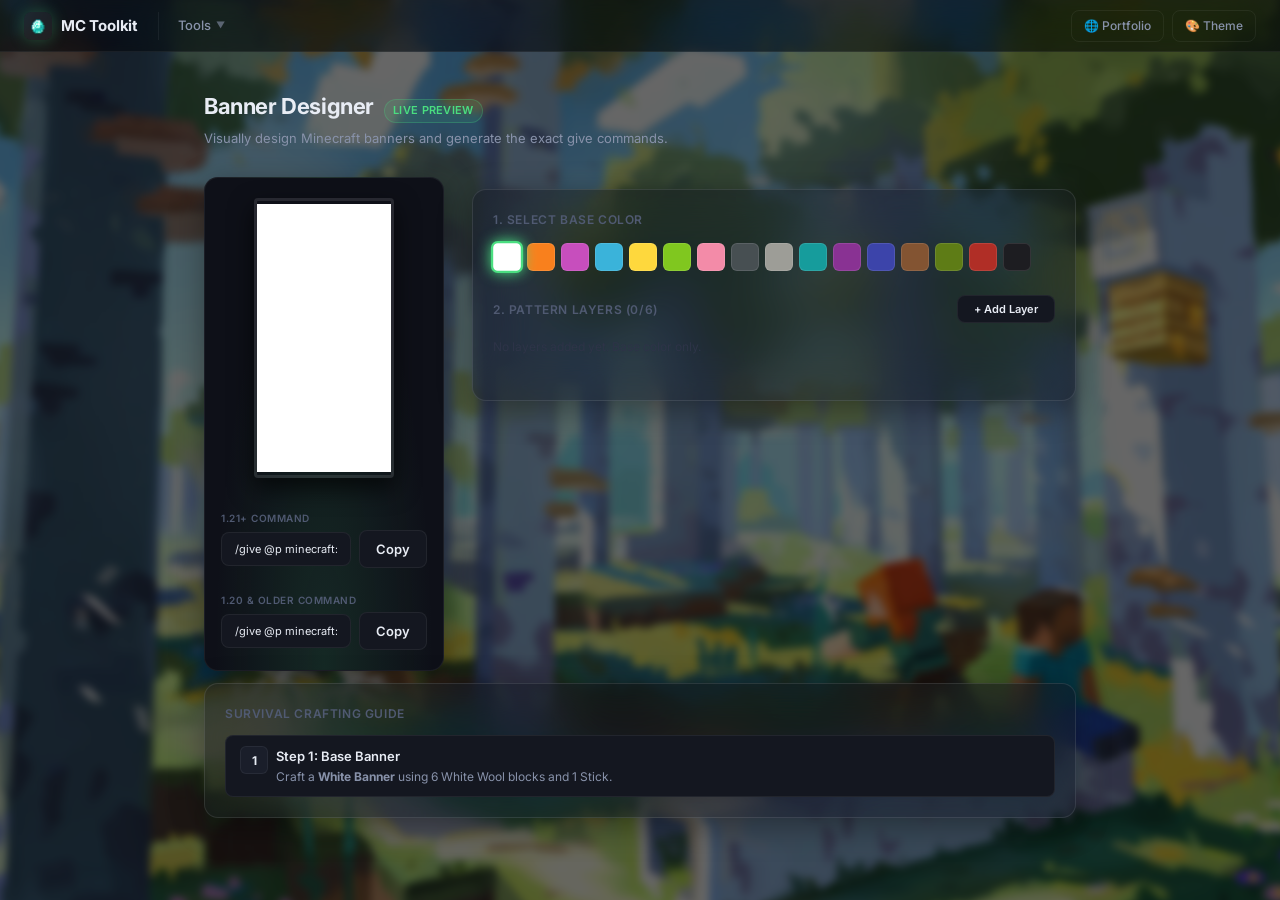
==== banner.html @ 0540486f "everything upload" ====
<!DOCTYPE html>
<html lang="en">
<head>
<meta charset="UTF-8">
<meta name="viewport" content="width=device-width,initial-scale=1">
<title>Banner Designer — MC Toolkit</title>
<link href="https://fonts.googleapis.com/css2?family=Inter:wght@400;500;600;700&family=JetBrains+Mono:wght@400;500;600&display=swap" rel="stylesheet">
<link rel="stylesheet" href="assets/style.css">
<style>
.cbtn{width:28px;height:28px;border-radius:6px;border:1px solid rgba(255,255,255,.1);cursor:pointer;transition:transform .1s,box-shadow .1s;flex-shrink:0}
.cbtn:hover{transform:scale(1.1);box-shadow:0 0 10px rgba(0,0,0,.5)}
.cbtn.on{border:2px solid var(--accent);transform:scale(1.15);box-shadow:0 0 12px var(--accent)}

.pgrid{display:grid;grid-template-columns:repeat(auto-fill,minmax(48px,1fr));gap:6px;margin-top:12px;max-height:220px;overflow-y:auto;padding-right:6px}
.pbtn{background:var(--s2);border:1px solid var(--border);border-radius:var(--rs);padding:4px;cursor:pointer;transition:background .15s}
.pbtn:hover{background:var(--s3);border-color:var(--bh)}
.pbtn.on{border-color:var(--accent);background:var(--acc-d)}
.pbtn svg{width:100%;height:auto;border-radius:2px;background:#1a1e2a}

.lrow{display:flex;align-items:center;gap:12px;background:var(--s2);border:1px solid var(--border);border-radius:var(--rs);padding:10px 14px;margin-bottom:8px;transition:border-color .2s}
.lrow.on{border-color:var(--accent);background:var(--acc-d)}
</style>
</head>
<body>
<div id="nav-root" style="min-height:53px"></div>
<main>
<div class="hero ph"><span class="ph-title">Banner Designer</span><span class="ph-tag">Live Preview</span></div>
<p class="ps">Visually design Minecraft banners and generate the exact give commands.</p>

<div class="pl-hero">
  <!-- Left column: Preview & Code -->
  <div class="skin-col card" style="width:240px">
    <div style="width:140px;height:280px;border:3px solid rgba(255,255,255,.1);border-radius:4px;box-shadow:0 10px 25px rgba(0,0,0,.7);position:relative;overflow:hidden">
      <svg id="bsvg" viewBox="0 0 100 200" style="width:100%;height:100%"></svg>
    </div>
    
    <div style="width:100%;margin-top:20px">
      <div class="uuid-lbl">1.21+ Command</div>
      <div class="row" style="flex-wrap:nowrap"><input type="text" id="b21" readonly style="font-size:11px"><button class="btn bg" onclick="cp(document.getElementById('b21').value)">Copy</button></div>
    </div>
    <div style="width:100%;margin-top:12px">
      <div class="uuid-lbl">1.20 & Older Command</div>
      <div class="row" style="flex-wrap:nowrap"><input type="text" id="b20" readonly style="font-size:11px"><button class="btn bg" onclick="cp(document.getElementById('b20').value)">Copy</button></div>
    </div>
  </div>
  
  <!-- Right column: Layer Editor -->
  <div class="pl-meta card" style="flex:1">
    
    <!-- Base Color -->
    <div class="card-title" style="display:flex;justify-content:space-between">
      <span>1. Select Base Color</span>
    </div>
    <div class="row" id="cpalette" style="margin-bottom:24px;gap:6px"></div>
    
    <!-- Layers List -->
    <div class="card-title" style="display:flex;justify-content:space-between;align-items:center">
      <span>2. Pattern Layers (<span id="lcnt">0</span>/6)</span>
      <button class="btn bg" onclick="addLayer()" id="addb" style="height:28px;font-size:11px">+ Add Layer</button>
    </div>
    <div id="llist" style="margin-bottom:24px"></div>
    
    <!-- Pattern Picker (Dynamic) -->
    <div id="pedit" style="display:none;background:var(--s1);border:1px solid var(--border);border-radius:var(--r);padding:16px;box-shadow:var(--sh)">
      <div class="card-title" style="margin-bottom:8px">Editing Layer <span id="eidx"></span></div>
      <div class="uuid-lbl">Pattern Color</div>
      <div class="row" id="lpalette" style="margin-bottom:14px;gap:6px"></div>
      
      <div class="uuid-lbl">Pattern Shape</div>
      <div class="pgrid" id="pgrid"></div>
    </div>
    
  </div>
</div>

<div class="card" style="margin-top:12px" id="sg-card">
  <div class="card-title" style="margin-bottom:12px">Survival Crafting Guide</div>
  <div id="sg-steps" style="display:flex;flex-direction:column;gap:10px"></div>
</div>

</main>
<div class="toast" id="tst"></div>
<script src="assets/shared.js"></script>
<script>
fetch('assets/nav.html').then(r=>r.text()).then(h=>{document.getElementById('nav-root').innerHTML=h;});

const COLS = {
  white:{name:'White',hex:'#FFFFFF',id:0}, orange:{name:'Orange',hex:'#F9801D',id:1},
  magenta:{name:'Magenta',hex:'#C74EBD',id:2}, light_blue:{name:'Light Blue',hex:'#3AB3DA',id:3},
  yellow:{name:'Yellow',hex:'#FED83D',id:4}, lime:{name:'Lime',hex:'#80C71F',id:5},
  pink:{name:'Pink',hex:'#F38BA8',id:6}, gray:{name:'Gray',hex:'#474F52',id:7},
  light_gray:{name:'Light Gray',hex:'#9D9D97',id:8}, cyan:{name:'Cyan',hex:'#169C9C',id:9},
  purple:{name:'Purple',hex:'#893293',id:10}, blue:{name:'Blue',hex:'#3C44AA',id:11},
  brown:{name:'Brown',hex:'#835432',id:12}, green:{name:'Green',hex:'#5E7C16',id:13},
  red:{name:'Red',hex:'#B02E26',id:14}, black:{name:'Black',hex:'#1D1D21',id:15}
};

const PATS = {
  ts:{n:'Top Stripe',d:c=>`<rect x="0" y="0" width="100" height="66.7" fill="${c}"/>`,m:'stripe_top'},
  bs:{n:'Bottom Stripe',d:c=>`<rect x="0" y="133.3" width="100" height="66.7" fill="${c}"/>`,m:'stripe_bottom'},
  ls:{n:'Left Stripe',d:c=>`<rect x="0" y="0" width="33.3" height="200" fill="${c}"/>`,m:'stripe_left'},
  rs:{n:'Right Stripe',d:c=>`<rect x="66.7" y="0" width="33.3" height="200" fill="${c}"/>`,m:'stripe_right'},
  cs:{n:'Center Stripe',d:c=>`<rect x="33.3" y="0" width="33.3" height="200" fill="${c}"/>`,m:'stripe_center'},
  ms:{n:'Middle Stripe',d:c=>`<rect x="0" y="83.3" width="100" height="33.3" fill="${c}"/>`,m:'stripe_middle'},
  drs:{n:'Diag Right Stripe',d:c=>`<polygon points="0,0 25,0 100,150 100,200 75,200 0,50" fill="${c}"/>`,m:'stripe_downright'},
  dls:{n:'Diag Left Stripe',d:c=>`<polygon points="100,0 75,0 0,150 0,200 25,200 100,50" fill="${c}"/>`,m:'stripe_downleft'},
  ss:{n:'Small Stripes',d:c=>`<path d="M0 0h12.5v200H0zM25 0h12.5v200H25zM50 0h12.5v200H50zM75 0h12.5v200H75z" fill="${c}"/>`,m:'small_stripes'},
  cr:{n:'Cross',d:c=>`<path d="M37.5 0h25v200h-25zM0 87.5h100v25H0z" fill="${c}"/>`,m:'cross'},
  sc:{n:'Diag Cross',d:c=>`<polygon points="0,0 15,0 100,170 100,200 85,200 0,30" fill="${c}"/><polygon points="100,0 100,30 15,200 0,200 0,170 85,0" fill="${c}"/>`,m:'straight_cross'},
  ld:{n:'Diag Left Split',d:c=>`<polygon points="0,0 100,200 0,200" fill="${c}"/>`,m:'diagonal_left'},
  rud:{n:'Diag Up Right Split',d:c=>`<polygon points="0,200 100,0 0,0" fill="${c}"/>`,m:'diagonal_up_right'},
  lud:{n:'Diag Up Left Split',d:c=>`<polygon points="100,200 0,0 100,0" fill="${c}"/>`,m:'diagonal_up_left'},
  rd:{n:'Diag Right Split',d:c=>`<polygon points="100,0 0,200 100,200" fill="${c}"/>`,m:'diagonal_right'},
  vh:{n:'Vertical Split',d:c=>`<rect x="0" y="0" width="50" height="200" fill="${c}"/>`,m:'half_vertical'},
  vhr:{n:'Vert Split Inverted',d:c=>`<rect x="50" y="0" width="50" height="200" fill="${c}"/>`,m:'half_vertical_right'},
  hh:{n:'Horiz Split',d:c=>`<rect x="0" y="0" width="100" height="100" fill="${c}"/>`,m:'half_horizontal'},
  hhr:{n:'Horiz Split Inv',d:c=>`<rect x="0" y="100" width="100" height="100" fill="${c}"/>`,m:'half_horizontal_bottom'},
  bl:{n:'Bottom Left',d:c=>`<polygon points="0,133.3 50,200 0,200" fill="${c}"/>`,m:'square_bottom_left'},
  br:{n:'Bottom Right',d:c=>`<polygon points="100,133.3 100,200 50,200" fill="${c}"/>`,m:'square_bottom_right'},
  tl:{n:'Top Left',d:c=>`<polygon points="0,0 50,0 0,66.7" fill="${c}"/>`,m:'square_top_left'},
  tr:{n:'Top Right',d:c=>`<polygon points="100,0 100,66.7 50,0" fill="${c}"/>`,m:'square_top_right'},
  bt:{n:'Bottom Triangle',d:c=>`<polygon points="0,200 50,100 100,200" fill="${c}"/>`,m:'triangle_bottom'},
  tt:{n:'Top Triangle',d:c=>`<polygon points="0,0 50,100 100,0" fill="${c}"/>`,m:'triangle_top'},
  bts:{n:'Sawtooth Bottom',d:c=>`<polygon points="0,200 16.7,150 33.3,200 50,150 66.7,200 83.3,150 100,200" fill="${c}"/>`,m:'triangles_bottom'},
  tts:{n:'Sawtooth Top',d:c=>`<polygon points="0,0 16.7,50 33.3,0 50,50 66.7,0 83.3,50 100,0" fill="${c}"/>`,m:'triangles_top'},
  mc:{n:'Middle Circle',d:c=>`<circle cx="50" cy="100" r="28" fill="${c}"/>`,m:'circle'},
  mr:{n:'Middle Rhombus',d:c=>`<polygon points="50,50 85,100 50,150 15,100" fill="${c}"/>`,m:'rhombus'},
  bo:{n:'Border',d:c=>`<path d="M0 0h100v200H0zM12.5 12.5v175h75v-175z" fill-rule="evenodd" fill="${c}"/>`,m:'border'},
  cbo:{n:'Curly Border',d:c=>`<path d="M0 0L12.5 12.5L25 0L37.5 12.5L50 0L62.5 12.5L75 0L87.5 12.5L100 0L87.5 25L100 50L87.5 75L100 100L87.5 125L100 150L87.5 175L100 200L75 187.5L50 200L25 187.5L0 200L12.5 175L0 150L12.5 125L0 100L12.5 75L0 50L12.5 25Z M16.7 25v150h66.6V25z" fill-rule="evenodd" fill="${c}"/>`,m:'curly_border'},
  gra:{n:'Gradient Down',d:c=>`<defs><linearGradient id="g_${c.replace('#','')}" x1="0" y1="0" x2="0" y2="1"><stop offset="0%" stop-color="${c}" stop-opacity="1"/><stop offset="100%" stop-color="${c}" stop-opacity="0"/></linearGradient></defs><rect x="0" y="0" width="100" height="200" fill="url(#g_${c.replace('#','')})"/>`,m:'gradient'},
  gru:{n:'Gradient Up',d:c=>`<defs><linearGradient id="gu_${c.replace('#','')}" x1="0" y1="1" x2="0" y2="0"><stop offset="0%" stop-color="${c}" stop-opacity="1"/><stop offset="100%" stop-color="${c}" stop-opacity="0"/></linearGradient></defs><rect x="0" y="0" width="100" height="200" fill="url(#gu_${c.replace('#','')})"/>`,m:'gradient_up'},
  cre:{n:'Creeper',d:c=>`<path d="M25 50h50v75H25zM31.25 62.5h12.5v12.5h-12.5zM56.25 62.5h12.5v12.5h-12.5zM43.75 87.5h12.5v25h-12.5zM37.5 100h6.25v25H37.5zM56.25 100h6.25v25h-6.25z" fill="${c}"/>`,m:'creeper'},
  sku:{n:'Skull',d:c=>`<path d="M37.5 60h25v30h-25zM25 100h50v10H25zM43.75 90h12.5v20h-12.5zM31.25 70h6.25v10h-6.25zM62.5 70h6.25v10h-6.25z" fill="${c}"/>`,m:'skull'},
  mo:{n:'Mojang',d:c=>`<path d="M30 70C30 50 70 50 70 70C70 75 60 80 50 85C55 90 55 100 50 110C45 100 45 90 50 85C40 80 30 75 30 70Z" fill="${c}"/>`,m:'mojang'},
  glob:{n:'Globe',d:c=>`<circle cx="50" cy="100" r="30" fill="none" stroke="${c}" stroke-width="6"/><ellipse cx="50" cy="100" rx="15" ry="30" fill="none" stroke="${c}" stroke-width="4"/><line x1="20" y1="100" x2="80" y2="100" stroke="${c}" stroke-width="4"/>`,m:'globe'}
};

let bCol='white';
let lay=[];
let aidx=-1;

function init(){
  const cp=document.getElementById('cpalette'), lp=document.getElementById('lpalette');
  Object.keys(COLS).forEach(k=>{
    const b1=document.createElement('button'), b2=document.createElement('button');
    b1.className=b2.className='cbtn';
    b1.style.background=b2.style.background=COLS[k].hex;
    b1.title=b2.title=COLS[k].name;
    b1.onclick=()=>setBase(k); b2.onclick=()=>setLayCol(k);
    b1.id='bc_'+k; b2.id='lc_'+k;
    cp.appendChild(b1); lp.appendChild(b2);
  });
  
  const pg=document.getElementById('pgrid');
  Object.keys(PATS).forEach(k=>{
    const btn=document.createElement('button');
    btn.className='pbtn'; btn.title=PATS[k].n; btn.id='pb_'+k;
    btn.innerHTML=`<svg viewBox="0 0 100 200">${PATS[k].d('#a8a8a8')}</svg>`;
    btn.onclick=()=>setLayPat(k);
    pg.appendChild(btn);
  });
  update();
}

function setBase(k){ bCol=k; update(); }
function setLayCol(k){ if(aidx>=0){ lay[aidx].c=k; update(); } }
function setLayPat(k){ if(aidx>=0){ lay[aidx].p=k; update(); } }

function addLayer(){
  if(lay.length>=6){ toast('Max 6 layers allowed.'); return; }
  lay.push({c:'black',p:'ts'});
  aidx=lay.length-1;
  update();
}

function selLayer(i){ aidx=i; update(); }
function delLayer(i, e){ e.stopPropagation(); lay.splice(i,1); aidx=-1; update(); }
function movLayer(i, d, e){ e.stopPropagation(); const n=i+d; if(n<0||n>=lay.length)return; [lay[i],lay[n]]=[lay[n],lay[i]]; aidx=n; update(); }

function update(){
  document.querySelectorAll('.cbtn').forEach(b=>b.classList.remove('on'));
  document.getElementById('bc_'+bCol)?.classList.add('on');
  
  if(aidx>=0 && lay[aidx]){
    document.getElementById('lc_'+lay[aidx].c)?.classList.add('on');
    document.querySelectorAll('.pbtn').forEach(b=>b.classList.remove('on'));
    document.getElementById('pb_'+lay[aidx].p)?.classList.add('on');
    document.getElementById('pedit').style.display='block';
    document.getElementById('eidx').textContent=aidx+1;
  } else {
    document.getElementById('pedit').style.display='none';
  }
  
  document.getElementById('lcnt').textContent=lay.length;
  document.getElementById('addb').disabled=lay.length>=6;
  
  const ll=document.getElementById('llist');
  if(!lay.length) ll.innerHTML='<div style="font-size:12px;color:var(--hint)">No layers added yet. Base color only.</div>';
  else {
    ll.innerHTML=lay.map((l,i)=>`
      <div class="lrow ${i===aidx?'on':''}" style="cursor:pointer" onclick="selLayer(${i})">
        <div class="cbtn" style="background:${COLS[l.c].hex}"></div>
        <div style="flex:1">
          <div style="font-weight:600;font-size:13px">${PATS[l.p].n}</div>
          <div style="font-size:11px;color:var(--m1)">${COLS[l.c].name}</div>
        </div>
        <button class="btn bg" style="padding:0 8px" onclick="movLayer(${i},-1,event)" ${i===0?'disabled':''}>↑</button>
        <button class="btn bg" style="padding:0 8px" onclick="movLayer(${i},1,event)" ${i===lay.length-1?'disabled':''}>↓</button>
        <button class="btn br" style="padding:0 8px" onclick="delLayer(${i},event)">X</button>
      </div>
    `).join('');
  }
  
  // Render SVG
  let svg=`<rect x="0" y="0" width="100" height="200" fill="${COLS[bCol].hex}"/>`;
  lay.forEach(l=> svg += PATS[l.p].d(COLS[l.c].hex));
  document.getElementById('bsvg').innerHTML=svg;
  
  // Render Commands
  if(!lay.length){
    document.getElementById('b20').value = `/give @p minecraft:${bCol}_banner`;
    document.getElementById('b21').value = `/give @p minecraft:${bCol}_banner`;
  } else {
    // 1.20 format: {BlockEntityTag:{Patterns:[{Pattern:"ts",Color:14}]}}
    const p20 = lay.map(l=>`{Pattern:"${l.p}",Color:${COLS[l.c].id}}`).join(',');
    document.getElementById('b20').value = `/give @p minecraft:${bCol}_banner{BlockEntityTag:{Patterns:[${p20}]}} 1`;
    
    // 1.21 format: [minecraft:banner_patterns=[{pattern:"minecraft:stripe_top",color:"red"}]]
    const p21 = lay.map(l=>`{pattern:"minecraft:${PATS[l.p].m}",color:"${l.c}"}`).join(',');
    document.getElementById('b21').value = `/give @p minecraft:${bCol}_banner[minecraft:banner_patterns=[${p21}]] 1`;
  }
  
  // Render Crafting Guide
  const sgs = document.getElementById('sg-steps');
  let html = `
    <div class="row" style="align-items:flex-start;background:var(--s2);padding:10px 14px;border:1px solid var(--border);border-radius:var(--rs);flex-wrap:nowrap">
      <div style="width:28px;height:28px;border-radius:6px;background:var(--s3);border:1px solid var(--border);display:flex;align-items:center;justify-content:center;font-weight:bold;font-size:12px;flex-shrink:0">1</div>
      <div style="flex:1">
        <div style="font-weight:600;font-size:13px;color:var(--text)">Step 1: Base Banner</div>
        <div style="font-size:12px;color:var(--m1)">Craft a <b>${COLS[bCol].name} Banner</b> using 6 ${COLS[bCol].name} Wool blocks and 1 Stick.</div>
      </div>
    </div>
  `;
  lay.forEach((l, i) => {
    html += `
      <div class="row" style="align-items:flex-start;background:var(--s2);padding:10px 14px;border:1px solid var(--border);border-radius:var(--rs);flex-wrap:nowrap">
        <div style="width:28px;height:28px;border-radius:6px;background:var(--s3);border:1px solid var(--border);display:flex;align-items:center;justify-content:center;font-weight:bold;font-size:12px;flex-shrink:0">${i+2}</div>
        <div style="flex:1">
          <div style="font-weight:600;font-size:13px;color:var(--text)">Step ${i+2}: ${PATS[l.p].n}</div>
          <div style="font-size:12px;color:var(--m1)">Place the banner in a Loom with 1 <b>${COLS[l.c].name} Dye</b> and select the <b>${PATS[l.p].n}</b> pattern.</div>
        </div>
      </div>
    `;
  });
  sgs.innerHTML = html;
}

init();
</script>
</body>
</html>
---- assets/style.css ----
/* ═══════════════════════════════════════════════════════════
   MC Toolkit — Shared Stylesheet
   Used by: index.html, ping.html, player.html, log.html,
            perf.html, motd.html, gradient.html, jvm.html, props.html
   ═══════════════════════════════════════════════════════════ */

*,*::before,*::after{box-sizing:border-box;margin:0;padding:0}
:root{
  --bg:#08090d;
  --s1:#0e1018;
  --s2:#141720;
  --s3:#1a1e2a;
  --border:rgba(255,255,255,.06);
  --bh:rgba(255,255,255,.11);
  --text:#e8ecf4;
  --m1:#8892aa;
  --m2:#505a72;
  --hint:#2e3448;
  --accent:#4ade80;
  --acc2:#22c55e;
  --acc-d:rgba(74,222,128,.1);
  --acc-b:rgba(74,222,128,.25);
  --red:#f87171;--red-d:rgba(248,113,113,.1);
  --gold:#fbbf24;--gold-d:rgba(251,191,36,.1);
  --blue:#60a5fa;--blue-d:rgba(96,165,250,.1);
  --sans:'Inter',system-ui,sans-serif;
  --mono:'JetBrains Mono',monospace;
  --r:14px;--rs:8px;--rxs:5px;
  --sh:0 1px 3px rgba(0,0,0,.4),0 8px 32px rgba(0,0,0,.3);
}
html,body{
  min-height:100%;
  font-family:var(--sans);
  color:var(--text);
  font-size:14px;
  line-height:1.6;
}
body::before{
  content:"";
  position:fixed;
  top:-10%;left:-10%;width:120vw;height:120vh;
  background:var(--bg) url('../assets/background2.jpg') no-repeat center center;
  background-size:cover;
  filter:blur(4px) brightness(0.4);
  z-index:-1;
  animation:bgZoom 20s infinite alternate ease-in-out;
}
@keyframes bgZoom{0%{transform:scale(1)}100%{transform:scale(1.1)}}

/* ── NAV ── */
nav{
  position:sticky;top:0;z-index:100;
  background:rgba(8,9,13,.6);
  backdrop-filter:blur(20px) saturate(180%);
  border-bottom:1px solid var(--border);
  display:flex;align-items:center;padding:0 24px;height:52px;
}
.brand{display:flex;align-items:center;gap:9px;font-weight:700;font-size:15px;color:var(--text);padding-right:20px;border-right:1px solid var(--border);margin-right:6px;letter-spacing:-.2px;text-decoration:none}
.logo{width:28px;height:28px;background:rgba(255,255,255,0.05);border-radius:7px;display:flex;align-items:center;justify-content:center;box-shadow:0 0 16px rgba(74,222,128,.3)}
.dd{position:relative}
.dd-btn{height:52px;padding:0 13px;font-size:13px;font-weight:500;color:var(--m1);background:none;border:none;border-bottom:2px solid transparent;cursor:pointer;white-space:nowrap;font-family:var(--sans);display:flex;align-items:center;gap:5px;transition:color .15s,border-color .15s}
.dd-btn:hover{color:var(--text)}
.dd-btn.on{color:var(--accent);border-bottom-color:var(--accent)}
.dd-arrow{font-size:9px;transition:transform .2s;opacity:.6}
.dd.open .dd-arrow{transform:rotate(180deg)}
.dd-panel{position:absolute;top:52px;left:0;background:var(--s1);border:1px solid var(--border);border-radius:var(--r);padding:6px;min-width:210px;box-shadow:0 8px 32px rgba(0,0,0,.5);display:none;z-index:300}
.dd.open .dd-panel,.dd:hover .dd-panel{display:block}
.dd:hover .dd-arrow{transform:rotate(180deg)}
.dd-cat{font-size:10px;font-weight:700;text-transform:uppercase;letter-spacing:.6px;color:var(--m2);padding:8px 10px 4px}
.dd-item{display:flex;align-items:center;gap:6px;width:100%;text-align:left;padding:8px 12px;border:none;background:none;color:var(--m1);font-size:13px;font-family:var(--sans);border-radius:var(--rs);cursor:pointer;transition:background .12s,color .12s;text-decoration:none}
.dd-item:hover{background:var(--s2);color:var(--text)}
.dd-item.on{color:var(--accent);background:var(--acc-d)}
.nav-r{margin-left:auto;display:flex;align-items:center;gap:8px}
.nav-btn{height:32px;padding:0 12px;border:1px solid var(--border);border-radius:var(--rs);background:none;color:var(--m1);cursor:pointer;font-size:12px;font-weight:500;font-family:var(--sans);display:flex;align-items:center;gap:5px;transition:border-color .15s,color .15s;text-decoration:none}
.nav-btn:hover{border-color:var(--bh);color:var(--text)}
.nav-btn.hi{border-color:var(--acc-b);color:var(--accent);background:var(--acc-d)}

/* ── LAYOUT ── */
main{max-width:920px;margin:0 auto;padding:36px 24px 60px}

/* ── PAGE HEADERS ── */
.ph{display:flex;align-items:baseline;gap:10px;margin-bottom:4px}
.ph-title{font-size:22px;font-weight:700;letter-spacing:-.4px}
.ph-tag{font-size:11px;font-weight:600;color:var(--accent);background:var(--acc-d);border:1px solid var(--acc-b);padding:2px 8px;border-radius:20px;letter-spacing:.3px;text-transform:uppercase}
.ps{font-size:13px;color:var(--m1);margin-bottom:28px}

/* ── CARDS ── */
.card{
  background:rgba(20,23,32,0.45);
  backdrop-filter:blur(25px) saturate(150%);
  border:1px solid rgba(255,255,255,0.1);
  border-radius:var(--r);
  padding:20px;
  box-shadow:0 8px 32px 0 rgba(0,0,0,0.37);
  transition:transform .4s ease,box-shadow .4s ease,border-color .4s ease;
}
.card:hover{transform:translateY(-3px);box-shadow:0 12px 40px 0 rgba(0,0,0,.5);border-color:rgba(74,222,128,0.3)}
.card+.card{margin-top:12px}
.card-title{font-size:12px;font-weight:600;text-transform:uppercase;letter-spacing:.6px;color:var(--m2);margin-bottom:14px}

/* ── INPUTS ── */
.row{display:flex;gap:8px;flex-wrap:wrap;align-items:center}
input[type=text],input[type=number],select,textarea{
  background:var(--s2);border:1px solid var(--border);border-radius:var(--rs);
  color:var(--text);padding:9px 13px;font-size:14px;font-family:var(--sans);
  outline:none;transition:border-color .15s,box-shadow .15s;width:100%;
}
input:focus,select:focus,textarea:focus{border-color:var(--accent);box-shadow:0 0 0 3px rgba(74,222,128,.1)}
input::placeholder,textarea::placeholder{color:var(--hint)}
select option{background:var(--s2)}
textarea{resize:vertical;min-height:120px;font-family:var(--mono);font-size:12px;line-height:1.7}

/* ── BUTTONS ── */
.btn{height:38px;padding:0 16px;border:none;border-radius:var(--rs);font-size:13px;font-weight:600;cursor:pointer;display:inline-flex;align-items:center;gap:6px;transition:all .25s ease;white-space:nowrap;font-family:var(--sans);flex-shrink:0;position:relative;overflow:hidden;text-decoration:none}
.btn:hover{transform:translateY(-2px);box-shadow:0 4px 15px rgba(0,0,0,0.3)}
.btn:active{transform:scale(.97)}
.btn:disabled{opacity:.4;cursor:not-allowed}
.bp{background:var(--accent);color:#0a1a0f}.bp:hover{background:var(--acc2)}
.bg{background:var(--s2);border:1px solid var(--border);color:var(--text)}.bg:hover{border-color:var(--bh)}
.br{background:var(--red-d);border:1px solid rgba(248,113,113,.2);color:var(--red)}

/* ── BADGES ── */
.badge{padding:3px 9px;border-radius:20px;font-size:11px;font-weight:600;display:inline-flex;align-items:center;gap:3px;letter-spacing:.1px}
.bg-g{background:rgba(74,222,128,.12);color:var(--accent)}
.bg-r{background:var(--red-d);color:var(--red)}
.bg-gold{background:var(--gold-d);color:var(--gold)}
.bg-b{background:var(--blue-d);color:var(--blue)}
.bg-m{background:rgba(255,255,255,.06);color:var(--m1)}

/* ── STATS ── */
.sgrid{display:grid;grid-template-columns:repeat(auto-fit,minmax(110px,1fr));gap:8px}
.stat{background:var(--s2);border:1px solid var(--border);border-radius:var(--rs);padding:12px 14px}
.sl{font-size:10px;font-weight:600;text-transform:uppercase;letter-spacing:.5px;color:var(--m2);margin-bottom:5px}
.sv{font-size:22px;font-weight:700;font-family:var(--mono);line-height:1}
.sv.g{color:var(--accent)}.sv.r{color:var(--red)}.sv.gold{color:var(--gold)}.sv.b{color:var(--blue)}

/* ── MISC ── */
hr{border:none;border-top:1px solid var(--border);margin:20px 0}
.notice{background:var(--blue-d);border:1px solid rgba(96,165,250,.15);border-radius:var(--rs);padding:10px 14px;font-size:12px;color:var(--blue);margin-bottom:18px}
.dot{width:10px;height:10px;border-radius:50%;flex-shrink:0}
.dot.on{background:var(--accent);box-shadow:0 0 10px rgba(74,222,128,.6)}
.dot.off{background:var(--red)}
.dot.chk{background:var(--gold);animation:pulse .9s infinite}
@keyframes pulse{0%,100%{opacity:1}50%{opacity:.25}}
.spin{display:inline-block;width:13px;height:13px;border:2px solid rgba(255,255,255,.18);border-top-color:#fff;border-radius:50%;animation:sp .6s linear infinite;vertical-align:middle}
@keyframes sp{to{transform:rotate(360deg)}}
.err{color:var(--red);font-size:13px;margin-top:10px;display:none}
.sep{height:1px;background:var(--border);margin:20px 0}

/* ── SERVER STATUS ── */
.ping-head{display:flex;align-items:center;gap:12px;margin-bottom:18px;flex-wrap:wrap}
.ping-name{font-size:17px;font-weight:700;letter-spacing:-.3px}
.motd{font-family:var(--mono);font-size:13px;background:var(--bg);border:1px solid var(--border);border-radius:var(--rs);padding:12px 16px;margin-top:14px;line-height:1.9}
.pills{display:flex;flex-wrap:wrap;gap:5px;margin-top:10px}
.pill{padding:3px 10px;background:rgba(74,222,128,.1);color:var(--accent);font-size:11px;font-family:var(--mono);border-radius:20px;border:1px solid rgba(74,222,128,.2)}
.favicon{width:56px;height:56px;border-radius:10px;image-rendering:pixelated;border:1px solid var(--border);flex-shrink:0}

/* ── PLAYER ── */
.pl-hero{display:flex;gap:28px;align-items:flex-start;flex-wrap:wrap}
.skin-col{background:radial-gradient(ellipse at 50% 100%,rgba(74,222,128,.12) 0%,transparent 65%),var(--s1);border:1px solid var(--border);border-radius:var(--r);padding:20px 16px;display:flex;flex-direction:column;align-items:center;gap:12px;flex-shrink:0}
.skin-col canvas{border-radius:10px;background:transparent}
.skin-acts{display:flex;gap:6px}
.sk-btn{padding:5px 11px;background:var(--s2);border:1px solid var(--border);border-radius:var(--rxs);color:var(--m1);font-size:11px;font-weight:600;cursor:pointer;display:flex;align-items:center;gap:4px;transition:color .15s,border-color .15s;font-family:var(--sans)}
.sk-btn:hover{color:var(--text);border-color:var(--bh)}
.pl-meta{flex:1;min-width:200px}
.pl-name{font-size:30px;font-weight:800;letter-spacing:-.6px;font-family:var(--mono);line-height:1;margin-bottom:10px}
.pl-tags{display:flex;gap:6px;flex-wrap:wrap;margin-bottom:18px}
.uuid-field{margin-bottom:10px}
.uuid-lbl{font-size:10px;font-weight:600;text-transform:uppercase;letter-spacing:.5px;color:var(--m2);margin-bottom:4px}
.uuid-row{display:flex;align-items:center;gap:8px;background:var(--s2);border:1px solid var(--border);border-radius:var(--rs);padding:8px 12px}
.uuid-val{font-family:var(--mono);font-size:11px;color:var(--m1);flex:1;overflow:hidden;text-overflow:ellipsis;white-space:nowrap}
.cp-btn{padding:3px 9px;background:none;border:1px solid var(--border);border-radius:var(--rxs);color:var(--m2);font-size:11px;font-weight:500;cursor:pointer;flex-shrink:0;font-family:var(--sans);transition:color .1s,border-color .1s}
.cp-btn:hover{color:var(--text);border-color:var(--bh)}
.cape-sec{margin-top:14px}
.cape-lbl{font-size:10px;font-weight:600;text-transform:uppercase;letter-spacing:.5px;color:var(--m2);margin-bottom:6px}
.cape-img{max-height:56px;image-rendering:pixelated;border-radius:5px;border:1px solid var(--border)}
.pl-links{display:flex;flex-wrap:wrap;gap:6px;margin-top:16px}
.ext{padding:7px 13px;border:1px solid var(--border);border-radius:var(--rs);color:var(--m1);font-size:12px;font-weight:500;display:inline-flex;align-items:center;gap:4px;transition:color .15s,border-color .15s;text-decoration:none;background:none;font-family:var(--sans);cursor:pointer}
.ext:hover{color:var(--text);border-color:var(--bh)}
.recent-wrap{margin-bottom:22px;display:none}
.recent-lbl{font-size:10px;font-weight:600;text-transform:uppercase;letter-spacing:.5px;color:var(--m2);margin-bottom:8px}
.recent-list{display:flex;flex-wrap:wrap;gap:6px}
.r-chip{display:flex;align-items:center;gap:7px;padding:5px 11px;border:1px solid var(--border);border-radius:var(--rs);background:var(--s2);color:var(--text);cursor:pointer;font-size:12px;font-weight:500;transition:border-color .15s;font-family:var(--sans);line-height:1}
.r-chip:hover{border-color:var(--bh)}
.r-chip img{width:16px;height:16px;image-rendering:pixelated;border-radius:2px}

/* ── LOG ── */
.log-out{background:var(--bg);border:1px solid var(--border);border-radius:var(--rs);padding:14px;font-family:var(--mono);font-size:12px;max-height:300px;overflow-y:auto;display:none;line-height:1.8}
.log-out.on{display:block}
.ll{padding:1px 0}
.ll.error{color:#fca5a5}.ll.warn{color:var(--gold)}.ll.info{color:#93c5fd}.ll.chat{color:var(--accent)}.ll.join{color:#c4b5fd}

/* ── MOTD ── */
.motd-prev{background:#050505;border:1px solid #1c1c1c;border-radius:var(--rs);padding:14px 18px;font-family:'Courier New',monospace;font-size:15px;min-height:60px;line-height:2.1}
.chips{display:flex;flex-wrap:wrap;gap:5px;margin-top:12px}
.chip{padding:3px 9px;border-radius:4px;font-size:11px;font-family:var(--mono);background:rgba(255,255,255,.04);border:1px solid var(--border);cursor:pointer;transition:border-color .12s,background .12s}
.chip:hover{border-color:var(--bh);background:rgba(255,255,255,.07)}

/* ── CALC ── */
.cgrid{display:grid;grid-template-columns:repeat(auto-fit,minmax(260px,1fr));gap:12px}
.clbl{font-size:12px;font-weight:700;color:var(--gold);margin-bottom:14px;display:flex;align-items:center;gap:7px}
.calc-r{font-size:13px;color:var(--m1);margin-top:12px;min-height:20px}
.calc-r strong{color:var(--gold);font-family:var(--mono)}

/* ── THEME PANEL ── */
.theme-panel{display:none;background:var(--s1);border:1px solid var(--border);border-radius:var(--r);padding:20px 22px;margin-bottom:24px;box-shadow:var(--sh)}
.theme-panel.on{display:block}
.tp-head{display:flex;align-items:center;justify-content:space-between;margin-bottom:16px}
.tp-title{font-size:14px;font-weight:700;letter-spacing:-.2px}
.tp-acts{display:flex;gap:6px}
.presets{display:flex;gap:5px;flex-wrap:wrap;margin-bottom:16px}
.pset{padding:5px 12px;border:1px solid var(--border);border-radius:20px;background:none;color:var(--m1);font-size:12px;font-weight:500;cursor:pointer;font-family:var(--sans);transition:border-color .15s,color .15s}
.pset:hover{border-color:var(--bh);color:var(--text)}
.c-row{display:flex;align-items:center;gap:10px;margin-bottom:9px}
.c-lbl{font-size:12px;color:var(--m1);width:95px;flex-shrink:0}
input[type=color]{width:38px;height:30px;padding:2px;border:1px solid var(--border);border-radius:6px;background:none;cursor:pointer;flex-shrink:0}
.c-hex{font-size:11px;font-family:var(--mono);color:var(--hint)}
.fb-log{font-size:11px;margin-top:10px;min-height:16px;color:var(--m2)}
.fb-log.ok{color:var(--accent)}.fb-log.er{color:var(--red)}

/* ── TOAST ── */
.toast{position:fixed;bottom:24px;right:24px;background:var(--s3);border:1px solid var(--bh);color:var(--text);padding:11px 18px;border-radius:var(--rs);font-size:13px;font-weight:500;opacity:0;transform:translateY(8px);transition:opacity .22s,transform .22s;pointer-events:none;z-index:999;backdrop-filter:blur(16px);box-shadow:0 4px 24px rgba(0,0,0,.4)}
.toast.on{opacity:1;transform:translateY(0)}

/* ── ANIMATIONS ── */
@keyframes slideUpFade {
  0% { opacity: 0; transform: translateY(30px); }
  100% { opacity: 1; transform: translateY(0); }
}
@keyframes dropdownPop {
  0% { opacity: 0; transform: scale(0.95) translateY(-10px); }
  100% { opacity: 1; transform: scale(1) translateY(0); }
}

.hero, .ph {
  opacity: 0;
  animation: slideUpFade 1.2s cubic-bezier(0.16, 1, 0.3, 1) forwards;
}
.ps {
  opacity: 0;
  animation: slideUpFade 1.2s cubic-bezier(0.16, 1, 0.3, 1) forwards;
  animation-delay: 0.15s;
}

.card {
  opacity: 0;
  animation: slideUpFade 1.2s cubic-bezier(0.16, 1, 0.3, 1) forwards;
  animation-delay: 0.3s;
}
.card + .card { animation-delay: 0.5s; }
.card + .card + .card { animation-delay: 0.7s; }
.card + .card + .card + .card { animation-delay: 0.9s; }
.card + .card + .card + .card + .card { animation-delay: 1.1s; }

.dd-panel {
  transform-origin: top right;
}
.dd.open .dd-panel, .dd:hover .dd-panel {
  animation: dropdownPop 0.3s cubic-bezier(0.16, 1, 0.3, 1) forwards;
}

#pout, #plout, #lstats, #lfixes, .log-out {
  animation: slideUpFade 0.6s cubic-bezier(0.16, 1, 0.3, 1) forwards;
}
.theme-panel.on {
  animation: slideUpFade 0.5s cubic-bezier(0.16, 1, 0.3, 1) forwards;
}

@media(max-width:580px){
  main{padding:20px 14px 48px}
  .pl-hero{flex-direction:column}
  .skin-col{width:100%}
}
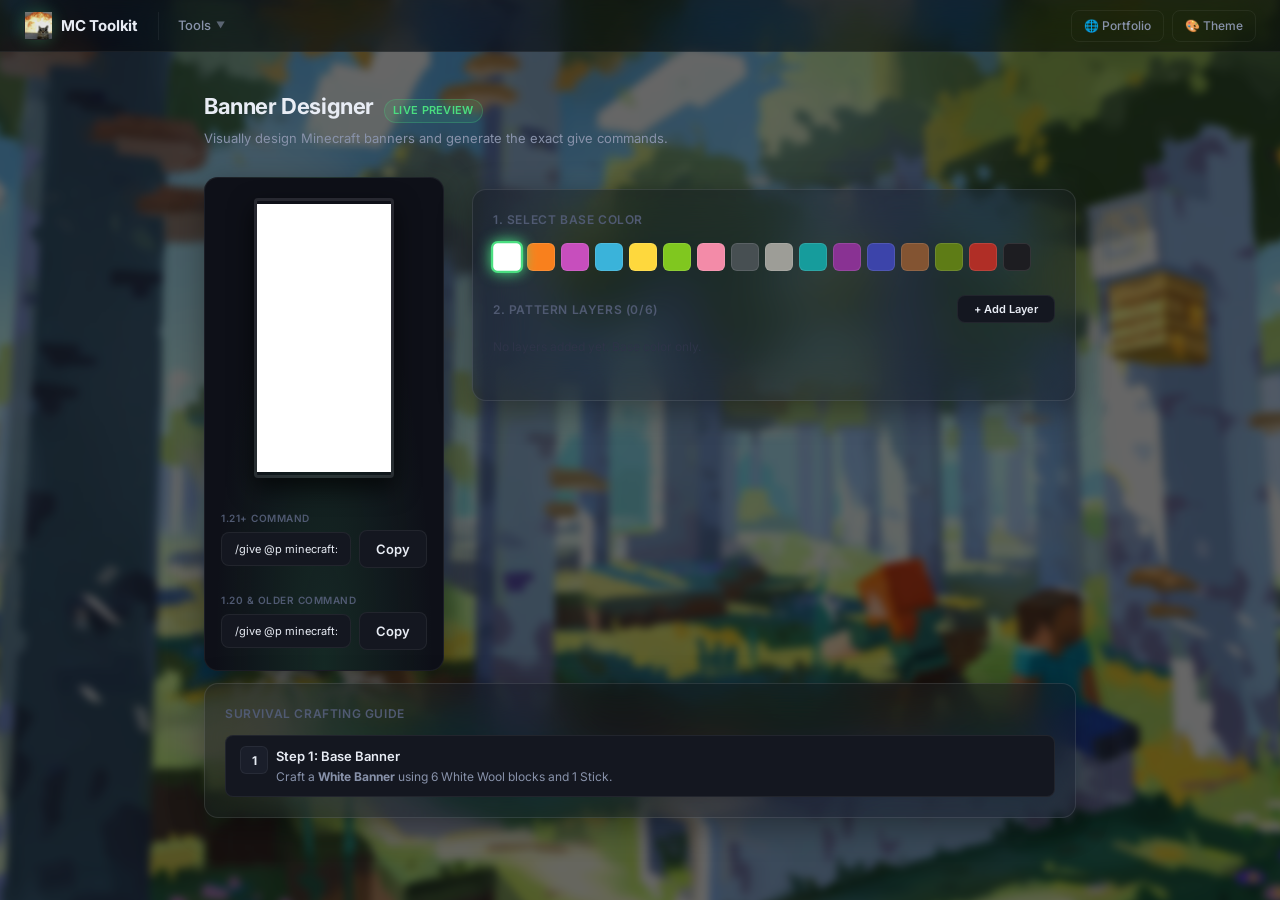
==== commit c807686d: "Add favicon link to banner.html" ====
--- a/banner.html
+++ b/banner.html
@@ -4,6 +4,7 @@
 <meta charset="UTF-8">
 <meta name="viewport" content="width=device-width,initial-scale=1">
 <title>Banner Designer — MC Toolkit</title>
+<link rel="icon" type="image/png" href="/favicon.png">
 <link href="https://fonts.googleapis.com/css2?family=Inter:wght@400;500;600;700&family=JetBrains+Mono:wght@400;500;600&display=swap" rel="stylesheet">
 <link rel="stylesheet" href="assets/style.css">
 <style>
